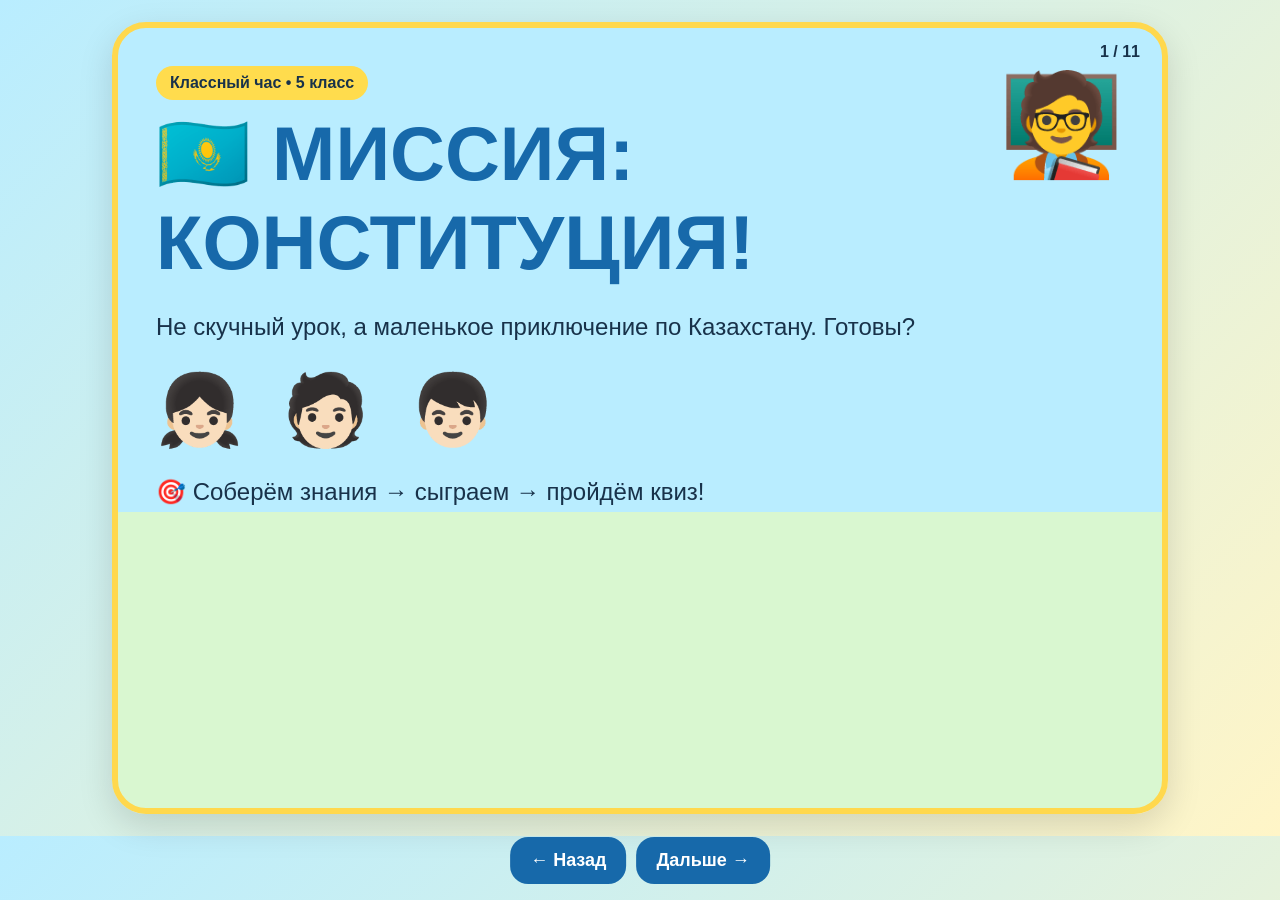
==== index.html @ a2f37a8f "Create interactive Kazakhstan Constitution class hour" ====
<!doctype html>
<html lang="ru">
<head>
<meta charset="utf-8"><meta name="viewport" content="width=device-width,initial-scale=1">
<title>🇰🇿 Миссия: Конституция!</title>
<style>
*{box-sizing:border-box}body{margin:0;font-family:Arial,sans-serif;background:linear-gradient(135deg,#b9edff,#fff5c7);color:#18324a} .deck{max-width:1100px;margin:auto;padding:22px}.slide{display:none;min-height:88vh;background:#fff;border:6px solid #ffd84d;border-radius:34px;padding:38px;box-shadow:0 12px 35px #0002;position:relative;overflow:hidden}.slide.active{display:block;animation:pop .35s}.sky{background:linear-gradient(#b9edff 0 62%,#d9f7d0 62%)}h1{font-size:clamp(38px,7vw,76px);margin:10px 0;color:#1769aa}h2{font-size:clamp(30px,5vw,54px);margin:5px 0 24px;color:#1769aa}h3{font-size:28px}.big{font-size:24px;line-height:1.45}.flag{width:240px;height:150px;background:#59c7e8;border-radius:10px;position:relative;margin:20px auto;box-shadow:0 7px 0 #1496bd}.sun{font-size:65px;position:absolute;left:85px;top:30px}.eagle{font-size:48px;position:absolute;right:28px;top:50px}.orn{position:absolute;left:12px;top:10px;font-size:42px}.card{background:#fff8dc;border:3px solid #ffcf3f;border-radius:22px;padding:18px;margin:12px 0}.grid{display:grid;grid-template-columns:repeat(auto-fit,minmax(220px,1fr));gap:15px}.emoji{font-size:65px}.character{font-size:100px;float:right}.btns{position:fixed;bottom:16px;left:50%;transform:translateX(-50%);display:flex;gap:10px;z-index:5}.btns button,.choice{border:0;border-radius:18px;padding:13px 20px;font-size:18px;font-weight:bold;cursor:pointer;background:#1769aa;color:white}.btns button:hover,.choice:hover{transform:scale(1.05)}.answer{display:block;width:100%;text-align:left;margin:10px 0;background:#eaf8ff;color:#18324a}.correct{background:#b9f5b9!important}.wrong{background:#ffc1c1!important}.progress{position:absolute;top:15px;right:22px;font-weight:bold}.badge{display:inline-block;padding:8px 14px;background:#ffdc4d;border-radius:99px;font-weight:bold}.kids{font-size:70px;letter-spacing:10px} .note{font-size:16px;opacity:.7}
@keyframes pop{from{opacity:0;transform:scale(.98)}to{opacity:1;transform:scale(1)}}
</style></head>
<body><div class="deck">
<section class="slide active sky"><div class="progress">1 / 11</div><span class="badge">Классный час • 5 класс</span><div class="character">🧑‍🏫</div><h1>🇰🇿 МИССИЯ:<br>КОНСТИТУЦИЯ!</h1><p class="big">Не скучный урок, а маленькое приключение по Казахстану. Готовы?</p><div class="kids">👧🏻 🧑🏻 👦🏻</div><p class="big">🎯 Соберём знания → сыграем → пройдём квиз!</p></section>
<section class="slide sky"><div class="progress">2 / 11</div><h2>🤔 Конституция — это что?</h2><div class="character">🧑🏻‍⚖️</div><p class="big">Представьте: у класса есть правила, чтобы всем было понятно, что можно, а что нельзя.</p><div class="card"><h3>📜 Конституция</h3><p class="big">Это <b>главный закон страны</b>. Он определяет основы государства и важные права и обязанности людей.</p></div><p class="big">💬 Вопрос классу: «Какие правила помогают вашему классу жить дружно?»</p></section>
<section class="slide sky"><div class="progress">3 / 11</div><h2>⏳ Казахстан: 5 дат</h2><div class="grid"><div class="card">🕊️ <b>16 декабря 1991</b><br>Независимость Казахстана.</div><div class="card">📜 <b>1993</b><br>Первая Конституция независимого Казахстана.</div><div class="card">🇰🇿 <b>30 августа 1995</b><br>Конституция принята на референдуме.</div><div class="card">🗳️ <b>5 июня 2022</b><br>Референдум о конституционных изменениях.</div><div class="card">🗳️ <b>15 марта 2026</b><br>Референдум по новой редакции Конституции.</div></div><p class="note">* Для урока лучше сверять формулировки и даты с официальными источниками перед показом.</p></section>
<section class="slide sky"><div class="progress">4 / 11</div><h2>🌞 Знакомься: символы!</h2><div class="grid"><div class="card"><div class="flag"><span class="orn">🪡</span><span class="sun">☀️</span><span class="eagle">🦅</span></div><h3>Флаг</h3><p>Голубой цвет, солнце и золотой беркут — узнаваемые символы Казахстана.</p></div><div class="card"><div class="emoji">🏛️</div><h3>Герб</h3><p>Шанырак в центре, тулпары по бокам и звезда сверху.</p></div><div class="card"><div class="emoji">🎵</div><h3>Гимн</h3><p>«Менің Қазақстаным» — государственный гимн Казахстана с 2006 года.</p></div></div></section>
<section class="slide sky"><div class="progress">5 / 11</div><h2>🦸 Твои права</h2><div class="character">👦🏻</div><div class="grid"><div class="card">❤️ Право на жизнь</div><div class="card">📚 Право на образование</div><div class="card">🏡 Право на заботу семьи</div><div class="card">🗣️ Право выражать своё мнение</div><div class="card">⚽ Право на отдых и игру</div><div class="card">🩺 Право на охрану здоровья</div></div><p class="big">Права нужны, чтобы человек мог жить, учиться и развиваться.</p></section>
<section class="slide sky"><div class="progress">6 / 11</div><h2>💪 А ещё есть обязанности!</h2><div class="character">👩🏻‍🏫</div><div class="grid"><div class="card">⚖️ Соблюдать законы</div><div class="card">🇰🇿 Уважать государственные символы</div><div class="card">🤝 Уважать права других</div><div class="card">🌳 Беречь природу</div><div class="card">📖 Учиться и трудиться на благо страны</div><div class="card">🛡️ Когда вырастешь — защищать Родину</div></div></section>
<section class="slide sky"><div class="progress">7 / 11</div><h2>🎮 Игра: «Право или обязанность?»</h2><p class="big">Правило: <b>🙌 руки вверх = право</b> • <b>🫶 руки на груди = обязанность</b></p><div id="game" class="card"><h3 id="gq">1. Отдыхать и играть после школы</h3><button class="choice" onclick="game(true)">🙌 ПРАВО</button><button class="choice" onclick="game(false)">🫶 ОБЯЗАННОСТЬ</button><p id="gr"></p></div></section>
<section class="slide sky"><div class="progress">8 / 11</div><h2>🧩 Финальная миссия</h2><div class="card"><h3>Адал азамат</h3><p class="big">😇 Честный гражданин: соблюдает правила, не обманывает, держит слово.</p></div><div class="card"><h3>Зерделі ұлт</h3><p class="big">🧠 Мудрая нация: любит учиться, знания и культуру.</p></div><div class="card"><h3>Жауапты қоғам</h3><p class="big">🤝 Ответственное общество: заботится о людях, природе и стране.</p></div></section>
<section class="slide sky"><div class="progress">9 / 11</div><h2>🧠 КВИЗ!</h2><p class="big">Выбирай ответ. За правильный — ⭐!</p><div id="quiz" class="card"></div></section>
<section class="slide sky"><div class="progress">10 / 11</div><h2>🏆 Результат</h2><div id="score" style="font-size:80px;text-align:center">⭐</div><p id="scoreText" class="big" style="text-align:center"></p><div class="kids" style="text-align:center">🎉 👧🏻 🧑🏻 👦🏻 🎉</div></section>
<section class="slide sky"><div class="progress">11 / 11</div><h2>🇰🇿 Ты — часть Казахстана!</h2><p class="big">Конституция — это не только статьи и серьёзные слова. Это правила, которые помогают людям жить вместе, учиться, мечтать и уважать друг друга.</p><div class="card"><h3>💬 Скажи одним предложением:</h3><p class="big">«Для меня быть ответственным гражданином — это…»</p></div><div class="kids" style="text-align:center">🇰🇿 ❤️ 🇰🇿</div></section>
</div><div class="btns"><button onclick="prev()">← Назад</button><button onclick="next()">Дальше →</button></div>
<script>
let slides=[...document.querySelectorAll('.slide')],i=0;function show(n){i=Math.max(0,Math.min(slides.length-1,n));slides.forEach((s,k)=>s.classList.toggle('active',k===i));window.scrollTo(0,0)}function next(){show(i+1)}function prev(){show(i-1)}
const gs=['1. Отдыхать и играть после школы','2. Уважать флаг, герб и гимн','3. Получать помощь врача, если заболел','4. Не мусорить и беречь природу','5. Иметь имя и гражданство','6. Соблюдать правила дорожного движения','7. Жить в семье и получать заботу','8. Уважать старших и одноклассников','9. Высказывать своё мнение','10. Говорить правду, быть «адал»'];let gi=0;function game(ans){let correct=[true,false,true,false,true,false,true,false,true,false][gi];document.getElementById('gr').innerHTML=ans===correct?'🎉 Верно!':'🙂 Почти!';gi++;if(gi<gs.length)setTimeout(()=>{document.getElementById('gq').textContent=gs[gi];document.getElementById('gr').textContent=''},650);else setTimeout(()=>document.getElementById('gr').textContent='🏆 Игра завершена! Молодцы!',650)}
const qs=[['Что такое Конституция?',['Главный закон страны','Расписание уроков','Название города'],0],['Когда приняли Конституцию 1995 года?',['16 декабря 1991','30 августа 1995','1 сентября 2026'],1],['Что изображено в центре герба?',['Шанырак','Самолёт','Книга'],0],['Право или обязанность: «беречь природу»?',['Право','Обязанность','Секрет'],1],['Как называется идея честного гражданина?',['Адал азамат','Космонавт','Жауапты ойын'],0]];let qi=0,sc=0;function renderQ(){let q=qs[qi];document.getElementById('quiz').innerHTML='<h3>'+q[0]+'</h3>'+q[1].map((x,k)=>'<button class="choice answer" onclick="answer('+k+')">'+String.fromCharCode(65+k)+'. '+x+'</button>').join('')}function answer(k){let q=qs[qi];if(k===q[2])sc++;qi++;if(qi<qs.length)renderQ();else{document.getElementById('score').textContent=sc+' / '+qs.length+' ⭐';document.getElementById('scoreText').textContent=sc===qs.length?'🔥 Идеально! Ты настоящий знаток!':sc>=3?'👏 Отлично! Ещё чуть-чуть — и максимум!':'💪 Хорошая попытка! Теперь ты знаешь больше.';next()}}renderQ();document.addEventListener('keydown',e=>{if(e.key==='ArrowRight')next();if(e.key==='ArrowLeft')prev()});
</script></body></html>
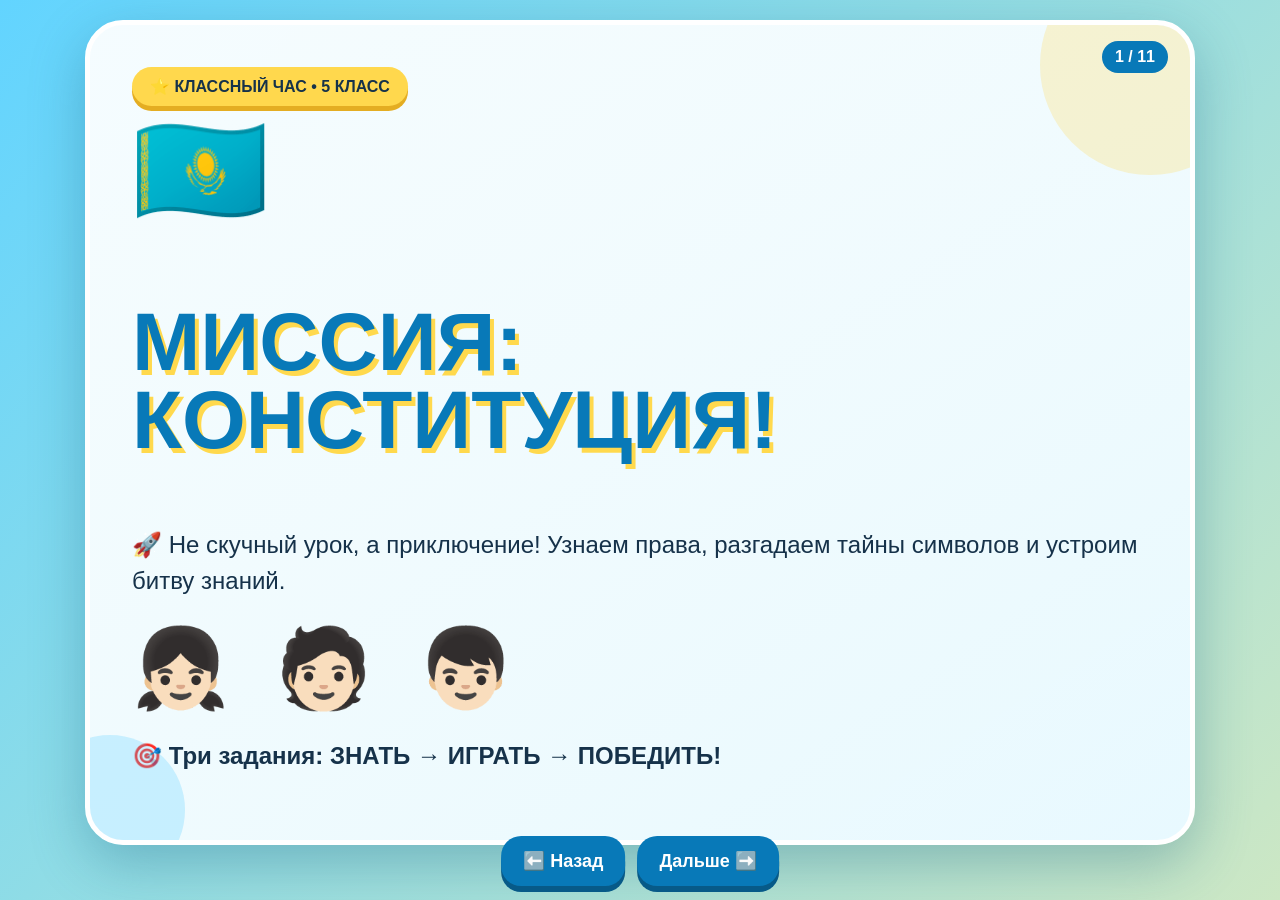
==== commit 5c026fe5: "Make class hour more colorful and animated" ====
--- a/index.html
+++ b/index.html
@@ -1,27 +1,13 @@
-<!doctype html>
-<html lang="ru">
-<head>
-<meta charset="utf-8"><meta name="viewport" content="width=device-width,initial-scale=1">
-<title>🇰🇿 Миссия: Конституция!</title>
-<style>
-*{box-sizing:border-box}body{margin:0;font-family:Arial,sans-serif;background:linear-gradient(135deg,#b9edff,#fff5c7);color:#18324a} .deck{max-width:1100px;margin:auto;padding:22px}.slide{display:none;min-height:88vh;background:#fff;border:6px solid #ffd84d;border-radius:34px;padding:38px;box-shadow:0 12px 35px #0002;position:relative;overflow:hidden}.slide.active{display:block;animation:pop .35s}.sky{background:linear-gradient(#b9edff 0 62%,#d9f7d0 62%)}h1{font-size:clamp(38px,7vw,76px);margin:10px 0;color:#1769aa}h2{font-size:clamp(30px,5vw,54px);margin:5px 0 24px;color:#1769aa}h3{font-size:28px}.big{font-size:24px;line-height:1.45}.flag{width:240px;height:150px;background:#59c7e8;border-radius:10px;position:relative;margin:20px auto;box-shadow:0 7px 0 #1496bd}.sun{font-size:65px;position:absolute;left:85px;top:30px}.eagle{font-size:48px;position:absolute;right:28px;top:50px}.orn{position:absolute;left:12px;top:10px;font-size:42px}.card{background:#fff8dc;border:3px solid #ffcf3f;border-radius:22px;padding:18px;margin:12px 0}.grid{display:grid;grid-template-columns:repeat(auto-fit,minmax(220px,1fr));gap:15px}.emoji{font-size:65px}.character{font-size:100px;float:right}.btns{position:fixed;bottom:16px;left:50%;transform:translateX(-50%);display:flex;gap:10px;z-index:5}.btns button,.choice{border:0;border-radius:18px;padding:13px 20px;font-size:18px;font-weight:bold;cursor:pointer;background:#1769aa;color:white}.btns button:hover,.choice:hover{transform:scale(1.05)}.answer{display:block;width:100%;text-align:left;margin:10px 0;background:#eaf8ff;color:#18324a}.correct{background:#b9f5b9!important}.wrong{background:#ffc1c1!important}.progress{position:absolute;top:15px;right:22px;font-weight:bold}.badge{display:inline-block;padding:8px 14px;background:#ffdc4d;border-radius:99px;font-weight:bold}.kids{font-size:70px;letter-spacing:10px} .note{font-size:16px;opacity:.7}
-@keyframes pop{from{opacity:0;transform:scale(.98)}to{opacity:1;transform:scale(1)}}
-</style></head>
-<body><div class="deck">
-<section class="slide active sky"><div class="progress">1 / 11</div><span class="badge">Классный час • 5 класс</span><div class="character">🧑‍🏫</div><h1>🇰🇿 МИССИЯ:<br>КОНСТИТУЦИЯ!</h1><p class="big">Не скучный урок, а маленькое приключение по Казахстану. Готовы?</p><div class="kids">👧🏻 🧑🏻 👦🏻</div><p class="big">🎯 Соберём знания → сыграем → пройдём квиз!</p></section>
-<section class="slide sky"><div class="progress">2 / 11</div><h2>🤔 Конституция — это что?</h2><div class="character">🧑🏻‍⚖️</div><p class="big">Представьте: у класса есть правила, чтобы всем было понятно, что можно, а что нельзя.</p><div class="card"><h3>📜 Конституция</h3><p class="big">Это <b>главный закон страны</b>. Он определяет основы государства и важные права и обязанности людей.</p></div><p class="big">💬 Вопрос классу: «Какие правила помогают вашему классу жить дружно?»</p></section>
-<section class="slide sky"><div class="progress">3 / 11</div><h2>⏳ Казахстан: 5 дат</h2><div class="grid"><div class="card">🕊️ <b>16 декабря 1991</b><br>Независимость Казахстана.</div><div class="card">📜 <b>1993</b><br>Первая Конституция независимого Казахстана.</div><div class="card">🇰🇿 <b>30 августа 1995</b><br>Конституция принята на референдуме.</div><div class="card">🗳️ <b>5 июня 2022</b><br>Референдум о конституционных изменениях.</div><div class="card">🗳️ <b>15 марта 2026</b><br>Референдум по новой редакции Конституции.</div></div><p class="note">* Для урока лучше сверять формулировки и даты с официальными источниками перед показом.</p></section>
-<section class="slide sky"><div class="progress">4 / 11</div><h2>🌞 Знакомься: символы!</h2><div class="grid"><div class="card"><div class="flag"><span class="orn">🪡</span><span class="sun">☀️</span><span class="eagle">🦅</span></div><h3>Флаг</h3><p>Голубой цвет, солнце и золотой беркут — узнаваемые символы Казахстана.</p></div><div class="card"><div class="emoji">🏛️</div><h3>Герб</h3><p>Шанырак в центре, тулпары по бокам и звезда сверху.</p></div><div class="card"><div class="emoji">🎵</div><h3>Гимн</h3><p>«Менің Қазақстаным» — государственный гимн Казахстана с 2006 года.</p></div></div></section>
-<section class="slide sky"><div class="progress">5 / 11</div><h2>🦸 Твои права</h2><div class="character">👦🏻</div><div class="grid"><div class="card">❤️ Право на жизнь</div><div class="card">📚 Право на образование</div><div class="card">🏡 Право на заботу семьи</div><div class="card">🗣️ Право выражать своё мнение</div><div class="card">⚽ Право на отдых и игру</div><div class="card">🩺 Право на охрану здоровья</div></div><p class="big">Права нужны, чтобы человек мог жить, учиться и развиваться.</p></section>
-<section class="slide sky"><div class="progress">6 / 11</div><h2>💪 А ещё есть обязанности!</h2><div class="character">👩🏻‍🏫</div><div class="grid"><div class="card">⚖️ Соблюдать законы</div><div class="card">🇰🇿 Уважать государственные символы</div><div class="card">🤝 Уважать права других</div><div class="card">🌳 Беречь природу</div><div class="card">📖 Учиться и трудиться на благо страны</div><div class="card">🛡️ Когда вырастешь — защищать Родину</div></div></section>
-<section class="slide sky"><div class="progress">7 / 11</div><h2>🎮 Игра: «Право или обязанность?»</h2><p class="big">Правило: <b>🙌 руки вверх = право</b> • <b>🫶 руки на груди = обязанность</b></p><div id="game" class="card"><h3 id="gq">1. Отдыхать и играть после школы</h3><button class="choice" onclick="game(true)">🙌 ПРАВО</button><button class="choice" onclick="game(false)">🫶 ОБЯЗАННОСТЬ</button><p id="gr"></p></div></section>
-<section class="slide sky"><div class="progress">8 / 11</div><h2>🧩 Финальная миссия</h2><div class="card"><h3>Адал азамат</h3><p class="big">😇 Честный гражданин: соблюдает правила, не обманывает, держит слово.</p></div><div class="card"><h3>Зерделі ұлт</h3><p class="big">🧠 Мудрая нация: любит учиться, знания и культуру.</p></div><div class="card"><h3>Жауапты қоғам</h3><p class="big">🤝 Ответственное общество: заботится о людях, природе и стране.</p></div></section>
-<section class="slide sky"><div class="progress">9 / 11</div><h2>🧠 КВИЗ!</h2><p class="big">Выбирай ответ. За правильный — ⭐!</p><div id="quiz" class="card"></div></section>
-<section class="slide sky"><div class="progress">10 / 11</div><h2>🏆 Результат</h2><div id="score" style="font-size:80px;text-align:center">⭐</div><p id="scoreText" class="big" style="text-align:center"></p><div class="kids" style="text-align:center">🎉 👧🏻 🧑🏻 👦🏻 🎉</div></section>
-<section class="slide sky"><div class="progress">11 / 11</div><h2>🇰🇿 Ты — часть Казахстана!</h2><p class="big">Конституция — это не только статьи и серьёзные слова. Это правила, которые помогают людям жить вместе, учиться, мечтать и уважать друг друга.</p><div class="card"><h3>💬 Скажи одним предложением:</h3><p class="big">«Для меня быть ответственным гражданином — это…»</p></div><div class="kids" style="text-align:center">🇰🇿 ❤️ 🇰🇿</div></section>
-</div><div class="btns"><button onclick="prev()">← Назад</button><button onclick="next()">Дальше →</button></div>
-<script>
-let slides=[...document.querySelectorAll('.slide')],i=0;function show(n){i=Math.max(0,Math.min(slides.length-1,n));slides.forEach((s,k)=>s.classList.toggle('active',k===i));window.scrollTo(0,0)}function next(){show(i+1)}function prev(){show(i-1)}
-const gs=['1. Отдыхать и играть после школы','2. Уважать флаг, герб и гимн','3. Получать помощь врача, если заболел','4. Не мусорить и беречь природу','5. Иметь имя и гражданство','6. Соблюдать правила дорожного движения','7. Жить в семье и получать заботу','8. Уважать старших и одноклассников','9. Высказывать своё мнение','10. Говорить правду, быть «адал»'];let gi=0;function game(ans){let correct=[true,false,true,false,true,false,true,false,true,false][gi];document.getElementById('gr').innerHTML=ans===correct?'🎉 Верно!':'🙂 Почти!';gi++;if(gi<gs.length)setTimeout(()=>{document.getElementById('gq').textContent=gs[gi];document.getElementById('gr').textContent=''},650);else setTimeout(()=>document.getElementById('gr').textContent='🏆 Игра завершена! Молодцы!',650)}
-const qs=[['Что такое Конституция?',['Главный закон страны','Расписание уроков','Название города'],0],['Когда приняли Конституцию 1995 года?',['16 декабря 1991','30 августа 1995','1 сентября 2026'],1],['Что изображено в центре герба?',['Шанырак','Самолёт','Книга'],0],['Право или обязанность: «беречь природу»?',['Право','Обязанность','Секрет'],1],['Как называется идея честного гражданина?',['Адал азамат','Космонавт','Жауапты ойын'],0]];let qi=0,sc=0;function renderQ(){let q=qs[qi];document.getElementById('quiz').innerHTML='<h3>'+q[0]+'</h3>'+q[1].map((x,k)=>'<button class="choice answer" onclick="answer('+k+')">'+String.fromCharCode(65+k)+'. '+x+'</button>').join('')}function answer(k){let q=qs[qi];if(k===q[2])sc++;qi++;if(qi<qs.length)renderQ();else{document.getElementById('score').textContent=sc+' / '+qs.length+' ⭐';document.getElementById('scoreText').textContent=sc===qs.length?'🔥 Идеально! Ты настоящий знаток!':sc>=3?'👏 Отлично! Ещё чуть-чуть — и максимум!':'💪 Хорошая попытка! Теперь ты знаешь больше.';next()}}renderQ();document.addEventListener('keydown',e=>{if(e.key==='ArrowRight')next();if(e.key==='ArrowLeft')prev()});
-</script></body></html>+<!doctype html><html lang="ru"><head><meta charset="utf-8"><meta name="viewport" content="width=device-width,initial-scale=1"><title>🇰🇿 Миссия: Конституция!</title><style>*{box-sizing:border-box}body{margin:0;font-family:Arial,sans-serif;color:#16324a;overflow-x:hidden;background:linear-gradient(135deg,#62d4ff,#fff0a8,#b9f5d0);background-size:300% 300%;animation:bg 12s ease infinite}@keyframes bg{0%,100%{background-position:0 50%}50%{background-position:100% 50%}}.deck{max-width:1150px;margin:auto;padding:20px}.slide{display:none;min-height:88vh;border:5px solid #fff;border-radius:38px;padding:42px;background:linear-gradient(145deg,#ffffffee,#e8f9ffff);box-shadow:0 18px 55px #14608055;position:relative;overflow:hidden}.slide.active{display:block;animation:slideIn .55s cubic-bezier(.2,.8,.2,1)}@keyframes slideIn{from{opacity:0;transform:translateY(35px) scale(.96) rotate(-1deg)}to{opacity:1;transform:none}}.slide:before,.slide:after{content:'';position:absolute;border-radius:50%;opacity:.25;pointer-events:none}.slide:before{width:220px;height:220px;background:#ffd84d;right:-70px;top:-70px;animation:float 5s ease-in-out infinite}.slide:after{width:150px;height:150px;background:#4dc9ff;left:-55px;bottom:-45px;animation:float 6s ease-in-out infinite reverse}@keyframes float{50%{transform:translate(15px,18px) rotate(12deg)}}h1{font-size:clamp(42px,7vw,82px);line-height:.95;color:#0879b8;text-shadow:4px 5px 0 #ffd94d;animation:bounce .9s ease}.hero{font-size:110px;animation:jump 2s infinite}.character{font-size:110px;float:right;animation:wiggle 3s infinite}.kids{font-size:78px;letter-spacing:12px;animation:bob 2.2s infinite}@keyframes jump{0%,100%{transform:translateY(0)}50%{transform:translateY(-18px) rotate(-4deg)}}@keyframes wiggle{0%,90%,100%{transform:rotate(0)}94%{transform:rotate(7deg)}97%{transform:rotate(-7deg)}}@keyframes bob{50%{transform:translateY(-10px)}}@keyframes bounce{0%{transform:scale(.7)}70%{transform:scale(1.06)}100%{transform:scale(1)}}h2{font-size:clamp(32px,5vw,58px);margin:0 0 25px;color:#0879b8;text-shadow:2px 3px 0 #ffd94d}.big{font-size:24px;line-height:1.5}.badge{display:inline-block;padding:10px 18px;background:#ffd84d;border-radius:30px;font-weight:bold;box-shadow:0 5px 0 #e4ad22;animation:pulse 2s infinite}@keyframes pulse{50%{transform:scale(1.05)}}.grid{display:grid;grid-template-columns:repeat(auto-fit,minmax(210px,1fr));gap:18px}.card{background:#fff;border:4px solid #ffd84d;border-radius:25px;padding:20px;margin:14px 0;box-shadow:0 8px 0 #e9b923;transition:.25s;animation:cardIn .6s both}.card:nth-child(2){animation-delay:.1s}.card:nth-child(3){animation-delay:.2s}.card:nth-child(4){animation-delay:.3s}.card:hover{transform:translateY(-7px) rotate(1deg) scale(1.02)}@keyframes cardIn{from{opacity:0;transform:translateY(20px)}to{opacity:1;transform:none}}h3{font-size:28px;margin:5px 0 10px}.emoji{font-size:70px}.flag{width:260px;height:160px;background:#61cbe8;border-radius:12px;position:relative;margin:10px auto;box-shadow:0 8px 0 #1496bd;animation:flag 2s ease-in-out infinite}.sun{font-size:65px;position:absolute;left:95px;top:28px}.eagle{font-size:48px;position:absolute;right:25px;top:54px}.orn{position:absolute;left:12px;top:10px;font-size:42px}@keyframes flag{50%{transform:skewY(-2deg)}}.progress{position:absolute;top:16px;right:22px;background:#0879b8;color:white;padding:7px 13px;border-radius:20px;font-weight:bold}.btns{position:fixed;bottom:14px;left:50%;transform:translateX(-50%);display:flex;gap:12px;z-index:20}.btns button,.choice{border:0;border-radius:20px;padding:14px 22px;font-size:18px;font-weight:bold;cursor:pointer;background:#0879b8;color:#fff;box-shadow:0 6px 0 #075a88;transition:.15s}.btns button:hover,.choice:hover{transform:translateY(-3px) scale(1.04)}.btns button:active,.choice:active{transform:translateY(3px);box-shadow:0 2px 0 #075a88}.answer{display:block;width:100%;text-align:left;margin:12px 0;background:#e7f8ff;color:#16324a;box-shadow:none}.correct{background:#b8f5bb!important}.wrong{background:#ffbaba!important}.note{font-size:15px;opacity:.7}.confetti{position:fixed;inset:0;pointer-events:none;overflow:hidden;z-index:30}.confetti i{position:absolute;top:-20px;width:12px;height:20px;animation:fall 2.8s linear infinite}@keyframes fall{to{transform:translateY(105vh) rotate(720deg)}}.spark{display:inline-block;animation:spin 2s linear infinite}@keyframes spin{to{transform:rotate(360deg)}}@media(max-width:600px){.slide{padding:28px 20px}.character{font-size:75px}.hero{font-size:80px}.big{font-size:20px}.kids{font-size:55px;letter-spacing:4px}.btns button{padding:11px 14px;font-size:15px}}</style></head><body><div class="confetti" id="confetti"></div><div class="deck">
+<section class="slide active"><div class="progress">1 / 11</div><span class="badge">⭐ КЛАССНЫЙ ЧАС • 5 КЛАСС</span><div class="hero">🇰🇿</div><h1>МИССИЯ:<br>КОНСТИТУЦИЯ!</h1><p class="big">🚀 Не скучный урок, а приключение! Узнаем права, разгадаем тайны символов и устроим битву знаний.</p><div class="kids">👧🏻 🧑🏻 👦🏻</div><p class="big"><b>🎯 Три задания: ЗНАТЬ → ИГРАТЬ → ПОБЕДИТЬ!</b></p></section>
+<section class="slide"><div class="progress">2 / 11</div><h2>🤔 Что такое Конституция?</h2><div class="character">🧑‍🏫</div><p class="big">Представьте, что весь Казахстан — это огромная школа.</p><div class="card"><h3>📜 Главный закон</h3><p class="big">Конституция — главный закон страны. Она устанавливает основы государства, а также важные <b>права и обязанности</b> людей.</p></div><div class="card"><h3>💬 Вопрос классу</h3><p class="big">Какие 3 правила сделали бы ваш класс самым дружным?</p></div></section>
+<section class="slide"><div class="progress">3 / 11</div><h2>⏳ Путешествие во времени</h2><div class="grid"><div class="card">🕊️ <h3>1991</h3>Казахстан стал независимым.</div><div class="card">📜 <h3>1993</h3>Принята первая Конституция независимого Казахстана.</div><div class="card">🇰🇿 <h3>1995</h3>30 августа принята Конституция на референдуме.</div><div class="card">🗳️ <h3>2022</h3>Прошёл референдум по конституционным изменениям.</div><div class="card">🗳️ <h3>2026</h3>15 марта состоялся референдум по новой редакции Конституции.</div></div><p class="note">💡 Перед официальным уроком проверьте актуальные формулировки и даты по официальным источникам.</p></section>
+<section class="slide"><div class="progress">4 / 11</div><h2>🌟 Суперсимволы Казахстана</h2><div class="grid"><div class="card"><div class="flag"><span class="orn">🪡</span><span class="sun">☀️</span><span class="eagle">🦅</span></div><h3>🇰🇿 Флаг</h3><p>Небесно-голубой фон, солнце, беркут и национальный орнамент.</p></div><div class="card"><div class="emoji">🏛️</div><h3>Герб</h3><p>Шанырак в центре, тулпары по сторонам и звезда сверху.</p></div><div class="card"><div class="emoji">🎵</div><h3>Гимн</h3><p>«Менің Қазақстаным» — государственный гимн с 2006 года.</p></div></div></section>
+<section class="slide"><div class="progress">5 / 11</div><h2>🦸 Права — твои суперсилы!</h2><div class="character">👦🏻</div><div class="grid"><div class="card">❤️ <b>Жизнь</b><br>Право на жизнь.</div><div class="card">📚 <b>Учёба</b><br>Право на образование.</div><div class="card">🏡 <b>Семья</b><br>Право на заботу.</div><div class="card">🗣️ <b>Голос</b><br>Право выражать мнение.</div><div class="card">⚽ <b>Отдых</b><br>Право играть и отдыхать.</div><div class="card">🩺 <b>Здоровье</b><br>Право на охрану здоровья.</div></div></section>
+<section class="slide"><div class="progress">6 / 11</div><h2>💪 Супергерой тоже отвечает!</h2><div class="character">👩🏻‍🏫</div><div class="grid"><div class="card">⚖️ Соблюдать законы</div><div class="card">🇰🇿 Уважать символы</div><div class="card">🤝 Уважать права других</div><div class="card">🌳 Беречь природу</div><div class="card">📖 Учиться и трудиться</div><div class="card">🛡️ Защищать Родину, когда вырастешь</div></div><p class="big">✨ Права и обязанности работают вместе!</p></section>
+<section class="slide"><div class="progress">7 / 11</div><h2>🎮 БИТВА: право или обязанность?</h2><p class="big">🙌 Если <b>право</b> — руки вверх!<br>🫶 Если <b>обязанность</b> — руки на груди!</p><div id="game" class="card"><h3 id="gq">1. Отдыхать и играть после школы</h3><button class="choice" onclick="game(true)">🙌 ПРАВО</button><button class="choice" onclick="game(false)">🫶 ОБЯЗАННОСТЬ</button><p id="gr" class="big"></p></div></section>
+<section class="slide"><div class="progress">8 / 11</div><h2>🧩 Код гражданина</h2><div class="card"><h3>😇 Адал азамат</h3><p class="big">Честный гражданин: держит слово и поступает честно.</p></div><div class="card"><h3>🧠 Зерделі ұлт</h3><p class="big">Мудрая нация: любит знания, культуру и учёбу.</p></div><div class="card"><h3>🤝 Жауапты қоғам</h3><p class="big">Ответственное общество: заботится о людях, природе и стране.</p></div></section>
+<section class="slide"><div class="progress">9 / 11</div><h2>🧠 КВИЗ: 5 вопросов</h2><p class="big">Выбирай ответ — и смотри, сколько ⭐ заработаешь!</p><div id="quiz" class="card"></div></section>
+<section class="slide"><div class="progress">10 / 11</div><h2>🏆 ТВОЙ РЕЗУЛЬТАТ</h2><div id="score" style="font-size:90px;text-align:center;animation:jump 1.5s infinite">⭐</div><p id="scoreText" class="big" style="text-align:center"></p><div class="kids" style="text-align:center">🎉 👧🏻 🧑🏻 👦🏻 🎉</div></section>
+<section class="slide"><div class="progress">11 / 11</div><h2>🇰🇿 Финал миссии!</h2><div class="character">🧑‍🚀</div><p class="big">Конституция — это не просто серьёзная книга. Это основа правил, по которым устроена жизнь государства.</p><div class="card"><h3>🎤 Твой финальный ответ</h3><p class="big">«Для меня быть ответственным гражданином — это…»</p></div><p class="big"><span class="spark">⭐</span> Поздравляем! Миссия выполнена! <span class="spark">⭐</span></p><div class="kids" style="text-align:center">🇰🇿 ❤️ 🇰🇿</div></section></div><div class="btns"><button onclick="prev()">⬅️ Назад</button><button onclick="next()">Дальше ➡️</button></div>
+<script>let slides=[...document.querySelectorAll('.slide')],i=0;function show(n){i=Math.max(0,Math.min(slides.length-1,n));slides.forEach((s,k)=>s.classList.toggle('active',k===i));if(i===9)confetti();window.scrollTo({top:0,behavior:'smooth'})}function next(){show(i+1)}function prev(){show(i-1)}const gs=['1. Отдыхать и играть после школы','2. Уважать флаг, герб и гимн','3. Получать помощь врача, если заболел','4. Не мусорить и беречь природу','5. Иметь имя и гражданство','6. Соблюдать правила дорожного движения','7. Жить в семье и получать заботу','8. Уважать старших и одноклассников','9. Высказывать своё мнение','10. Говорить правду, быть «адал»'];let gi=0;function game(ans){let c=[true,false,true,false,true,false,true,false,true,false][gi];let r=document.getElementById('gr');r.textContent=ans===c?'🎉 ПРАВИЛЬНО! Отличный ход!':'🙂 Почти! Запоминаем правильный ответ.';if(ans===c)confetti();gi++;if(gi<gs.length)setTimeout(()=>{document.getElementById('gq').textContent=gs[gi];r.textContent=''},700);else setTimeout(()=>r.textContent='🏆 БИТВА ЗАВЕРШЕНА! Вы суперкоманда!',700)}const qs=[['Что такое Конституция?',['Главный закон страны','Расписание уроков','Название города'],0],['Когда приняли Конституцию 1995 года?',['16 декабря 1991','30 августа 1995','1 сентября 2026'],1],['Что изображено в центре герба?',['Шанырак','Самолёт','Книга'],0],['«Беречь природу» — это…',['Право','Обязанность','Секрет'],1],['Как называется идея честного гражданина?',['Адал азамат','Космонавт','Жауапты ойын'],0]];let qi=0,sc=0;function renderQ(){let q=qs[qi];document.getElementById('quiz').innerHTML='<h3>'+q[0]+'</h3>'+q[1].map((x,k)=>'<button class="choice answer" onclick="answer('+k+')">'+String.fromCharCode(65+k)+'. '+x+'</button>').join('')}function answer(k){let q=qs[qi];if(k===q[2]){sc++;confetti()}else{}qi++;if(qi<qs.length)renderQ();else{document.getElementById('score').textContent=sc+' / '+qs.length+' ⭐';document.getElementById('scoreText').textContent=sc===5?'🔥 ИДЕАЛЬНО! Ты настоящий знаток Казахстана!':sc>=3?'👏 ОТЛИЧНО! Ещё немного — и максимум!':'💪 Хорошая попытка! Теперь ты знаешь больше.';next()}}function confetti(){let c=document.getElementById('confetti');for(let n=0;n<22;n++){let e=document.createElement('i');e.textContent=['⭐','🇰🇿','🎉','✨'][Math.floor(Math.random()*4)];e.style.left=Math.random()*100+'%';e.style.fontSize=12+Math.random()*22+'px';e.style.animationDelay=Math.random()*.4+'s';c.appendChild(e);setTimeout(()=>e.remove(),3200)}}renderQ();document.addEventListener('keydown',e=>{if(e.key==='ArrowRight')next();if(e.key==='ArrowLeft')prev()});</script></body></html>
